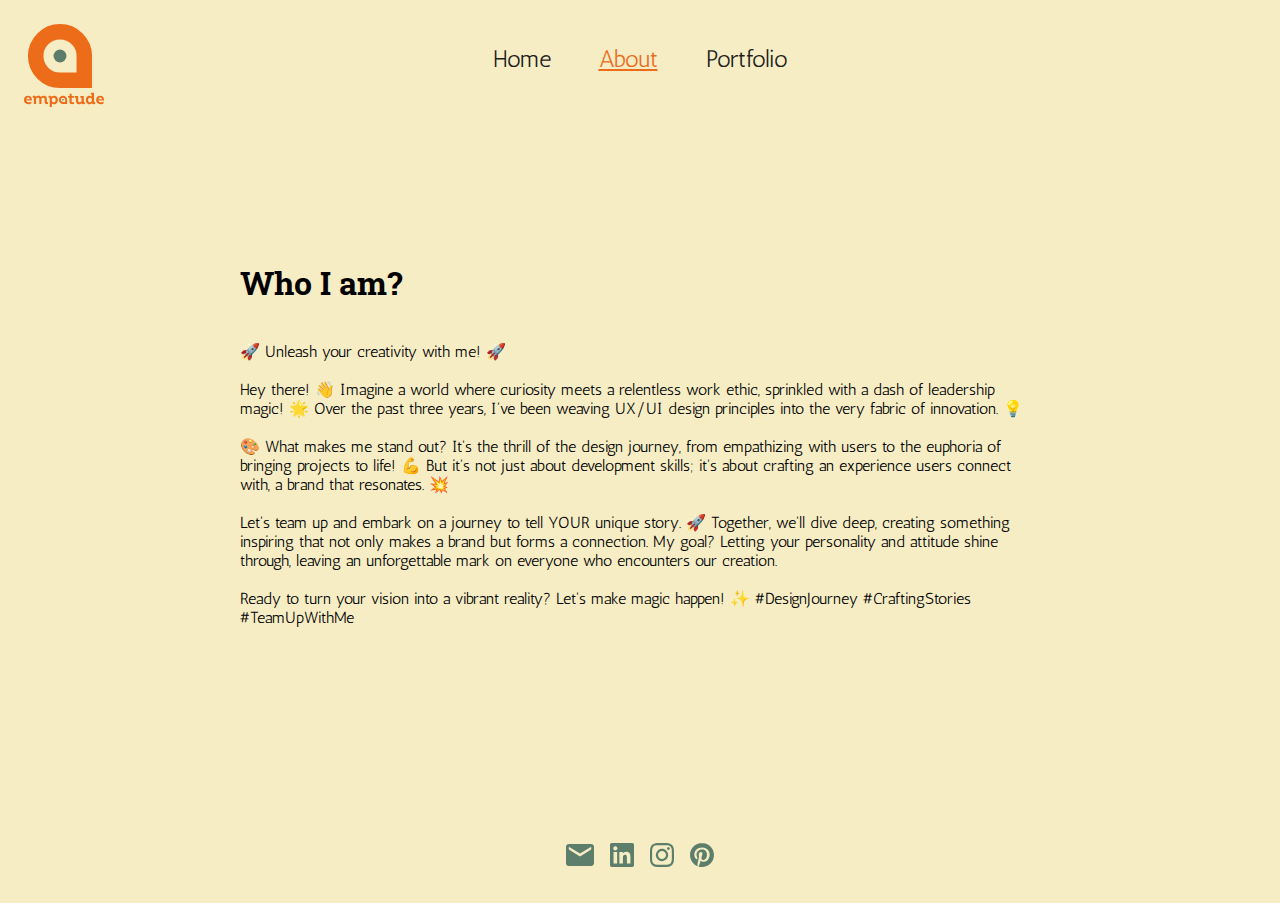
==== about.html @ f0ac514a "fix: meta tag length" ====
<!DOCTYPE html>
<html lang="en">
<head>
    <meta charset="UTF-8">
    <meta name="viewport" content="width=device-width, initial-scale=1.0">
    <link rel="stylesheet" href="style.css">
    <style>
        @import url('https://fonts.googleapis.com/css2?family=Roboto+Slab:wght@500&display=swap');
      </style>
      <style>
        @import url('https://fonts.googleapis.com/css2?family=Antic&display=swap');
      </style>

    <!-- Google tag (gtag.js) -->
    <script async src="https://www.googletagmanager.com/gtag/js?id=G-KB0P26QHJX"></script>
    <script>
        window.dataLayer = window.dataLayer || [];
        function gtag(){dataLayer.push(arguments);}
        gtag('js', new Date());

        gtag('config', 'G-KB0P26QHJX');
    </script>
    <title>About</title>
</head>

<body>
        <nav class="navbar">
            <div class="logo"><a href="index.html"><img src="Assets/empatude_logo.svg" alt="empatude-logo"></a></div>
            <a href="#" class="toggle-button">
                <span class="bar"></span>
                <span class="bar"></span>
                <span class="bar"></span>
            </a>
            
            
            <div class="navbar-links">
                <ul>
                    <li><a href="index.html">Home</a></li>
                    <li><a class="on" href="about.html">About</a></li>
                    <li><a href="portfolio.html">Portfolio</a></li>
                </ul>
            </div>
        </nav>


        <div class="about">
            <h1>Who I am?</h1>
            <p>
                🚀 Unleash your creativity with me! 🚀 <br>

                <br>Hey there! 👋 Imagine a world where curiosity meets a relentless work ethic, sprinkled with a dash of leadership magic! 🌟 Over the past three years, I've been weaving UX/UI design principles into the very fabric of innovation. 💡<br>

                <br>🎨 What makes me stand out? It's the thrill of the design journey, from empathizing with users to the euphoria of bringing projects to life! 💪 But it's not just about development skills; it's about crafting an experience users connect with, a brand that resonates. 💥<br>

                <br>Let's team up and embark on a journey to tell YOUR unique story. 🚀 Together, we'll dive deep, creating something inspiring that not only makes a brand but forms a connection. My goal? Letting your personality and attitude shine through, leaving an unforgettable mark on everyone who encounters our creation. <br>

                <br>Ready to turn your vision into a vibrant reality? Let's make magic happen! ✨ #DesignJourney #CraftingStories #TeamUpWithMe
            </p>
                
            </div>
    

    <footer>
        <div class="socials">
            <a href="mailto:Tibo_Vermeire@icloud.com">
                <img class="icon" id="mail" src="Assets/SVG/Mail.svg" alt="Icon_mail">
            </a>
            <a href="https://www.linkedin.com/in/tibo-vermeire-33b198261/" target="_blank">
                <img class="icon" src="Assets/SVG/Linked_in.svg" alt="Icon_Linked_In">
            </a>
            <a href="https://www.instagram.com/empatude__/" target="_blank">
                <img class="icon" src="Assets/SVG/Instagram.svg" alt="Icon_Instagram">
            </a>
            <a href="https://nl.pinterest.com/empatude__/" target="_blank">
                <img class="icon" src="Assets/SVG/Pintrest.svg" alt="Icon_Pinterest">
            </a>
        </div>
    </footer>
</div>
</body>
<script src="./main.js"></script>
</html>
---- style.css ----
body {
    background-color: #F6EDC5;
    margin: 0;
    padding: 0;
    font-family: 'Antic', sans-serif;
}

.body-port{
    overflow: scroll;
}

h1{
    font-family: 'Roboto Slab', serif;
}

h2{
    font-family: 'Roboto Slab', serif;
}

h3{
    font-family: 'Roboto Slab', serif;
}

 .navbar{
    display: flex;
    flex-direction: row;
    justify-content: center;
    color: #F6EDC5;
 }

 .navbar-links {
    display: flex;
    flex-direction: row;
    position: fixed;
    background-color: #F6EDC5;
 }

 .navbar-links ul{
    margin: 0;
    padding: 0; 
    display: flex;
    flex-direction: row;
 }

 .navbar-links li{
    list-style: none;
 }

.navbar-links li a{
    text-decoration: none;
    color: #1D1E1B;
    padding: 44px 24px 0px 24px;
    display: block;
    font-size: 24px;
}

.navbar-links li a:hover {
    color: #ED6C1A;
 }

 .navbar-links .on {
    text-decoration: underline;
    color: #ED6C1A;
}

 .logo {
    width: 80px;
    position: fixed; 
    top: 0;
    left: 0;
    padding: 24px;
    background-color: #F6EDC5;
}

.toggle-button{
    position: absolute;
    padding-top: 32px;
    top: .75rem;
    right: .1rem;
    display: none;
    flex-direction: column;
    justify-content: space-between;
    width: 30px;
    height: 21px;
}

.toggle-button .bar{
    height: 3px;
    width: 100%;
    border-radius: 20px;
    background-color: #ED6C1A;
}


.home {
    display: flex;
    justify-content: center;
    flex-direction: row;
    align-items: center;
    width: 100%;
    padding:20rem 0rem 10rem 0rem;

}

.home .introducing {
    padding: 4em;
}

.home .profielfoto {
    display: flex;
    justify-content: right;
}
 .home .profielfoto .foto{
    box-shadow: #1D1E1B;
    border-radius: 8px;
    width:350px; height:240px;
 }

.space {
    margin: 0.5rem;
}

.about{
    display: flex;
    justify-content: center;
    flex-direction: column;
    align-items: first baseline;
    padding:15rem 15rem 15rem 15rem;

}

footer {
    display: flex;
    justify-content: center;
    margin-bottom: 24px;
}

#mail {
    width: 28px;
}

.icon {
    width: 24px;
    padding: 8px;
}

.socials {
    display: flex;
    align-items: center;
}

.portfolio{
    padding-top:10em;
    padding-bottom: 5rem;
    width: 100%;
    display: flex;
    justify-content: center;
    flex-direction: column;
}

.project{
    display: flex;
    flex-direction: row;
    margin-right: auto;
    margin-left: 35%;
    align-items: start;
}

.project-img{
    width: 178px;
    border-radius: 8px;
    margin: 24px;
    color: #ED6C1A;
    background-color: #FFF0D4;
    border-color: #ED6C1A;
    border-style: solid;
    border-radius: 8px;
}

.button{
   text-decoration: none;
   color: #ED6C1A;
   background-color: #FFF0D4;
   border-color: #ED6C1A;
   border-style: solid;
   border-radius: 4px;
   padding: 8px;
}

li{
    list-style:none;
}

ul{
    display: flex;
    flex-direction: row;
}

@media screen and ( max-width: 1350px){
    .about{
        padding:15rem 15rem 12rem 15rem;
    }

    .project{
        margin-left: 30%;
    }

}



@media screen and ( max-width: 1190px){

    .about{
        padding:15rem 15rem 11rem 15rem;
    }
    .project{
        margin-left: 25%;
    }

}


@media screen and ( max-width: 1160px){

    body{
        overflow: scroll;
    }

    .home {
        flex-direction: column;
        padding:10rem 0rem 12rem 0rem;
    }
    
    .home .introducing {
        text-align: center;
    }
    
    .home .profielfoto {
        display: flex;
        justify-content: center;
    }
     .home .profielfoto .foto{
        width:290px; height:200px;
    }

    .about{
        align-items: center;
        text-align: center;
        padding:15rem 15rem 11rem 15rem;
    }
    
    .project{
        margin-left: 23%;
    }
    
    .socials {
        position: absolute;
    }
}

@media screen and ( max-width: 768px){
    body{
        overflow: scroll;
    }

     .about{
        align-items: center;
        text-align: center;
        padding:10rem 8rem 12rem 8rem;
    }

    .project{
        margin-left: 15%;
    }
    

}


@media screen and ( max-width: 620px){
    body{
        font-size: small;
    }
    
    .toggle-button{
        display: flex;
        position: fixed;
        padding-right: 24px;
    }

    .navbar{
        flex-direction: column;
        align-items: flex-start;
        background-color: #F6EDC5;
    }

    .navbar-links{
        display: none;
        width: 100%;
        padding-top: 29rem;
    }

    .navbar-links ul{ 
        width: 100%;
        flex-direction: column;
        background-color: #F6EDC5;
        align-items: center;
    }

    .navbar-links li a{
        text-decoration: none;
        color: #1D1E1B;
        padding: 42px 24px 24px 24px;
        display: block;
        font-size: 24px;
    }

    .navbar-links.active{
        display: flex;
    }

    .home {
        flex-direction: column;
        padding:5rem 0rem 10rem 0rem;
    }
    
    .home .introducing {
        text-align: center;
    }
    
    .home .profielfoto {
        display: flex;
        justify-content: center;
    }
     .home .profielfoto .foto{
        width:280px; height:180px;
    }

    .about{
        align-items: center;
        text-align: center;
        padding:7rem 5rem 10rem 5rem;
    }

    .portfolio{
        padding-top:10em;
        padding-bottom: 5rem;
        width: 100%;
        display: flex;
        text-align: center;
        justify-content: center;
        align-items: center;
        flex-direction: column;
    }
    
    .project{
        text-align: center;
        flex-direction: column;
        align-items: center;
        margin-right: auto;
        margin-left: auto;
        padding-bottom: 2rem;
    }

    .project-img{
        width: 178px;
        margin: 0px;
        color: #ED6C1A;
        background-color: #FFF0D4;
        border-color: #ED6C1A;
        border-style: solid;
        border-radius: 8px;
        margin-top: 3rem;
    }

    .button{
        text-decoration: none;
        color: #ED6C1A;
        background-color: #FFF0D4;
        border-color: #ED6C1A;
        border-style: solid;
        border-radius: 8px;
        padding: 8px;
        align-items: center;
        margin: 2rem;
     }

    .socials {
        position: relative;
        bottom: 3rem;
    }
    
}
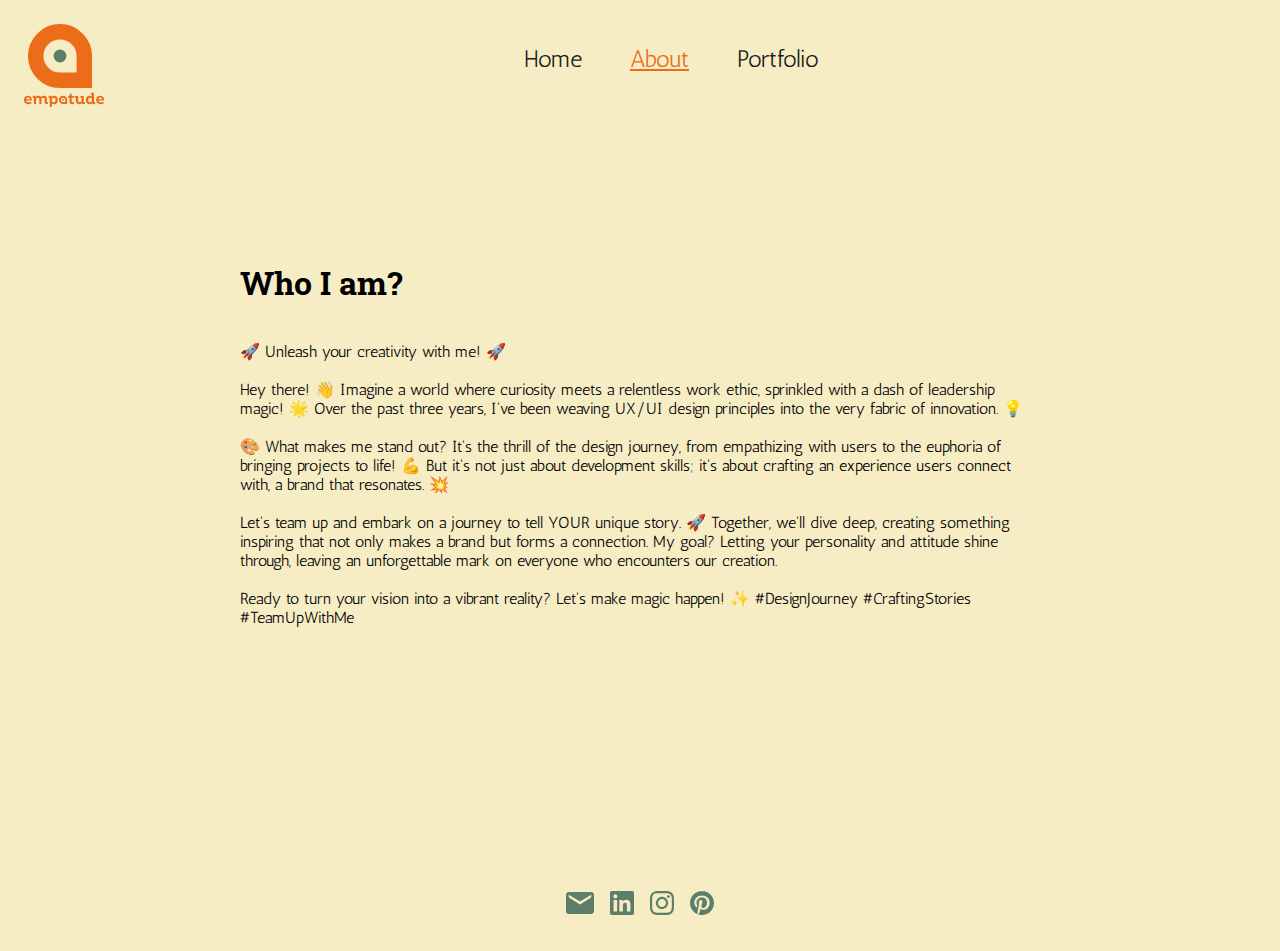
==== commit 82d6b3fa: "fix: detial page project" ====
--- a/about.html
+++ b/about.html
@@ -11,6 +11,19 @@
         @import url('https://fonts.googleapis.com/css2?family=Antic&display=swap');
       </style>
 
+    <script src="https://cdn-eu.pagesense.io/js/empatude/4003f5387c204eb7a734f2715d2c9e38.js"></script>
+      <!-- Hotjar Tracking Code for https://www.empatude.be/ -->
+    <script>
+        (function(h,o,t,j,a,r){
+            h.hj=h.hj||function(){(h.hj.q=h.hj.q||[]).push(arguments)};
+            h._hjSettings={hjid:3784376,hjsv:6};
+            a=o.getElementsByTagName('head')[0];
+            r=o.createElement('script');r.async=1;
+            r.src=t+h._hjSettings.hjid+j+h._hjSettings.hjsv;
+            a.appendChild(r);
+        })(window,document,'https://static.hotjar.com/c/hotjar-','.js?sv=');
+    </script>
+
     <!-- Google tag (gtag.js) -->
     <script async src="https://www.googletagmanager.com/gtag/js?id=G-KB0P26QHJX"></script>
     <script>
@@ -21,6 +34,9 @@
         gtag('config', 'G-KB0P26QHJX');
     </script>
     <title>About</title>
+
+    <link rel="icon" type="image/x-icon" href="/Assets/favicon.ico">
+    <link rel="shortcut icon" type="image/x-icon" href="/Assets/favicon.ico">
 </head>
 
 <body>
@@ -43,7 +59,7 @@
         </nav>
 
 
-        <div class="about">
+        <div class="content">
             <h1>Who I am?</h1>
             <p>
                 🚀 Unleash your creativity with me! 🚀 <br>
@@ -76,7 +92,6 @@
             </a>
         </div>
     </footer>
-</div>
 </body>
 <script src="./main.js"></script>
 </html>--- a/style.css
+++ b/style.css
@@ -5,6 +5,18 @@
     font-family: 'Antic', sans-serif;
 }
 
+.blogblok_1{
+    padding:15rem 15rem 2rem 15rem;
+}
+
+.blogblok{
+    padding:2rem 15rem 5rem 15rem;
+}
+
+.profielfotoCM{
+    height: 150px;
+}
+
 .body-port{
     overflow: scroll;
 }
@@ -24,20 +36,24 @@
  .navbar{
     display: flex;
     flex-direction: row;
-    justify-content: center;
+    justify-content: baseline;
     color: #F6EDC5;
+    padding: 0px 100px 0px 100px;
  }
 
  .navbar-links {
     display: flex;
     flex-direction: row;
     position: fixed;
+    width: 80%;
     background-color: #F6EDC5;
  }
 
  .navbar-links ul{
     margin: 0;
-    padding: 0; 
+    padding-left: 40em;
+    padding-right: 40em;
+    padding-bottom: 10px; 
     display: flex;
     flex-direction: row;
  }
@@ -113,14 +129,15 @@
  .home .profielfoto .foto{
     box-shadow: #1D1E1B;
     border-radius: 8px;
-    width:350px; height:240px;
+    width:350px; 
+    height: auto;
  }
 
 .space {
     margin: 0.5rem;
 }
 
-.about{
+.content{
     display: flex;
     justify-content: center;
     flex-direction: column;
@@ -196,6 +213,56 @@
     flex-direction: row;
 }
 
+.content .portfolio-detail ul.images {
+    list-style-type: none; 
+    display: flex; 
+    justify-content: space-between; 
+    margin: 20px 0; 
+}
+
+.content .portfolio-detail ul.images li {
+    margin: 0 10px; 
+    flex: 1; 
+}
+
+.content .portfolio-detail ul.images li img {
+    width: 100%; 
+    max-width: 250px; 
+    height: auto; 
+    display: block;
+}
+
+.back-button {
+    margin: 20px;
+    display: inline-block;
+}
+
+.btn-back {
+    padding: 10px 20px;
+    background-color: #ED6C1A; 
+    color: white;
+    text-decoration: none;
+    border-radius: 5px;
+    font-family: 'Roboto Slab', serif; 
+    font-weight: 500;
+}
+
+.btn-back:hover {
+    background-color: #ED6C1A;
+}
+
+
+
+@media screen and ( max-width: 1850px){
+   
+    .navbar-links ul{
+        padding-left: 35em;
+        padding-right: 35em;
+        padding-bottom: 10px; 
+    }
+
+}
+
 @media screen and ( max-width: 1350px){
     .about{
         padding:15rem 15rem 12rem 15rem;
@@ -204,6 +271,16 @@
     .project{
         margin-left: 30%;
     }
+    .navbar-links ul{
+        padding-left: 25em;
+        padding-right: 25em;
+        padding-bottom: 10px; 
+    }
+
+    .navbar-links {
+        width: 75%;
+     }
+   
 
 }
 
@@ -217,6 +294,15 @@
     .project{
         margin-left: 25%;
     }
+    .navbar-links ul{
+        padding-left: 20em;
+        padding-right: 20em;
+        padding-bottom: 10px; 
+    }
+
+    .navbar-links {
+        width: 70%;
+     }
 
 }
 
@@ -257,6 +343,7 @@
     .socials {
         position: absolute;
     }
+    
 }
 
 @media screen and ( max-width: 768px){
@@ -296,8 +383,7 @@
     }
 
     .navbar-links{
-        display: none;
-        width: 100%;
+        width: 0%;
         padding-top: 29rem;
     }
 
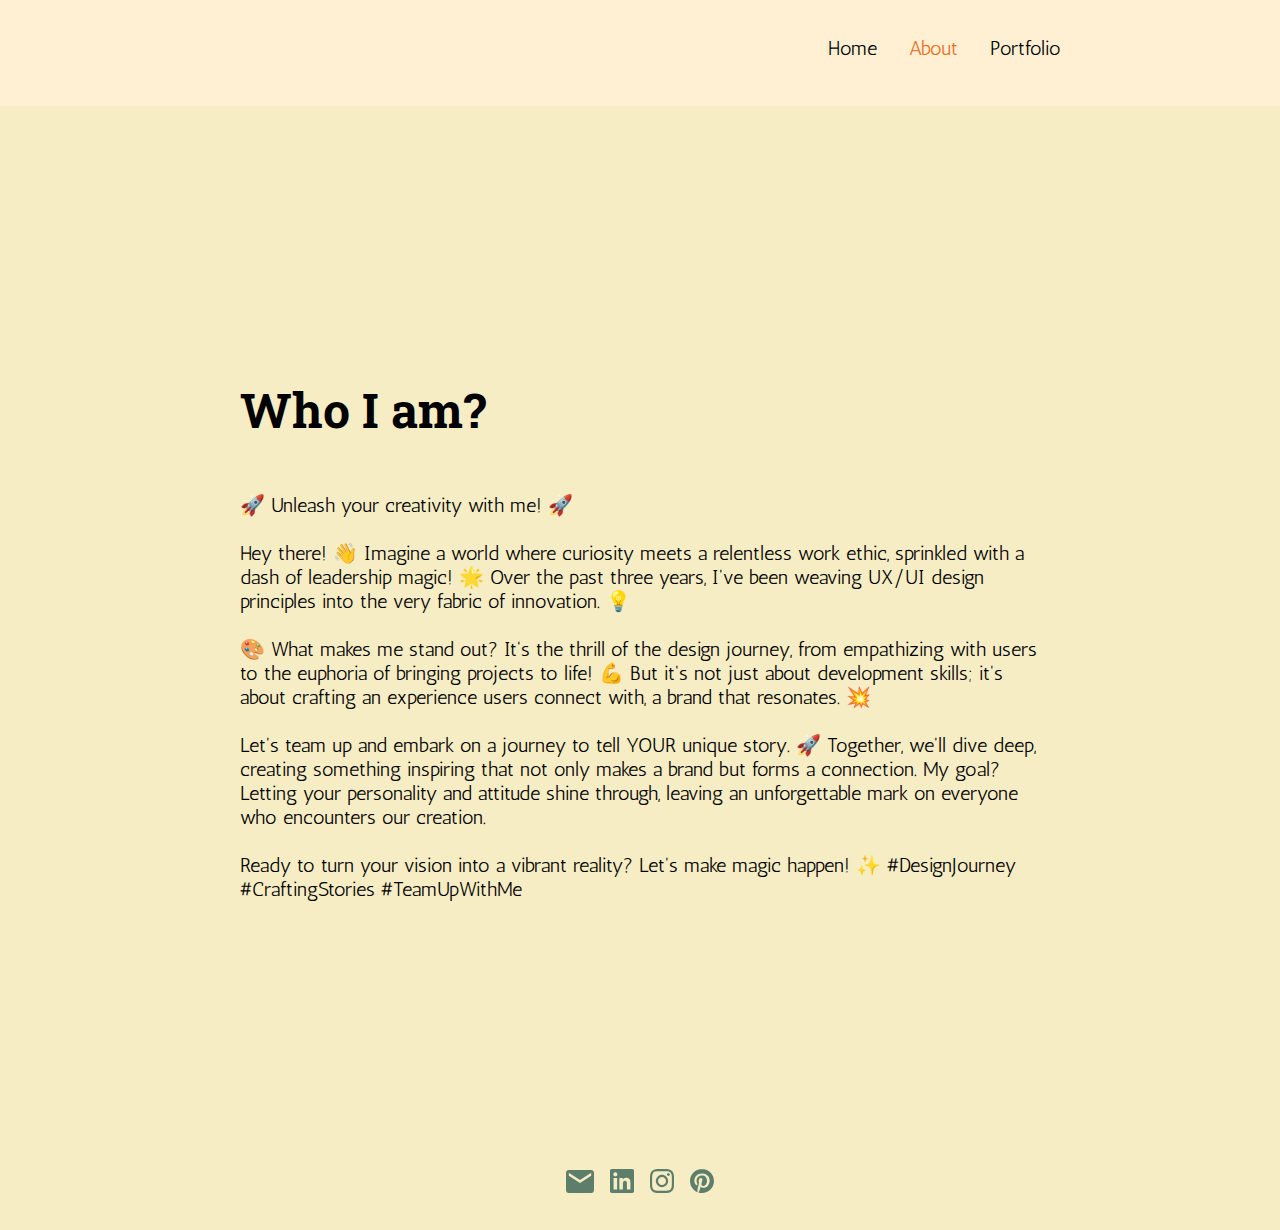
==== commit d4bd1484: "cannical links toevoegen" ====
--- a/about.html
+++ b/about.html
@@ -37,6 +37,8 @@
 
     <link rel="icon" type="image/x-icon" href="/Assets/favicon.ico">
     <link rel="shortcut icon" type="image/x-icon" href="/Assets/favicon.ico">
+    <link rel="canonical" href="https://www.empatude.be/" />
+
 </head>
 
 <body>
--- a/style.css
+++ b/style.css
@@ -2,6 +2,7 @@
     background-color: #F6EDC5;
     margin: 0;
     padding: 0;
+    font-size: 20px;
     font-family: 'Antic', sans-serif;
 }
 
@@ -15,6 +16,7 @@
 
 .profielfotoCM{
     height: 150px;
+    width: auto;
 }
 
 .body-port{
@@ -22,89 +24,68 @@
 }
 
 h1{
+    font-size: 48px;
     font-family: 'Roboto Slab', serif;
 }
 
 h2{
+    font-size: 32px;
     font-family: 'Roboto Slab', serif;
 }
 
 h3{
+    font-size: 24px;
     font-family: 'Roboto Slab', serif;
 }
 
- .navbar{
-    display: flex;
-    flex-direction: row;
-    justify-content: baseline;
-    color: #F6EDC5;
-    padding: 0px 100px 0px 100px;
- }
-
- .navbar-links {
-    display: flex;
-    flex-direction: row;
-    position: fixed;
-    width: 80%;
-    background-color: #F6EDC5;
- }
-
- .navbar-links ul{
-    margin: 0;
-    padding-left: 40em;
-    padding-right: 40em;
-    padding-bottom: 10px; 
-    display: flex;
-    flex-direction: row;
- }
-
- .navbar-links li{
+/* General Navbar Styles */
+.navbar {
+    display: flex;
+    justify-content: space-between;
+    align-items: center;
+    padding: 1rem;
+    background-color: #FFF0D4;
+}
+
+.logo {
+    margin-left: 1rem; /* Adjust for spacing */
+}
+
+
+
+/* Navigation Links */
+.navbar-links ul {
     list-style: none;
- }
-
-.navbar-links li a{
+    display: flex;
+    gap: 2rem;
+}
+
+.navbar-links ul li a {
     text-decoration: none;
-    color: #1D1E1B;
-    padding: 44px 24px 0px 24px;
-    display: block;
-    font-size: 24px;
-}
-
-.navbar-links li a:hover {
-    color: #ED6C1A;
- }
-
- .navbar-links .on {
-    text-decoration: underline;
-    color: #ED6C1A;
-}
-
- .logo {
-    width: 80px;
-    position: fixed; 
-    top: 0;
-    left: 0;
-    padding: 24px;
-    background-color: #F6EDC5;
-}
-
-.toggle-button{
-    position: absolute;
-    padding-top: 32px;
-    top: .75rem;
-    right: .1rem;
+    color: #000;
+    font-weight: 500;
+    transition: color 0.3s ease;
+}
+
+.navbar-links ul li a:hover,
+.navbar-links ul li a.on {
+    color: #ED6C1A ;
+}
+
+/* Toggle Button Styles */
+.toggle-button {
     display: none;
     flex-direction: column;
-    justify-content: space-between;
-    width: 30px;
-    height: 21px;
-}
-
-.toggle-button .bar{
+    cursor: pointer;
+    z-index: 1000;
+}
+
+.toggle-button .bar {
+    width: 25px;
     height: 3px;
-    width: 100%;
-    border-radius: 20px;
-    background-color: #ED6C1A;
+    background-color: #000;
+    margin: 4px 0;
+    transition: all 0.3s ease;
 }
 
 
@@ -114,7 +95,7 @@
     flex-direction: row;
     align-items: center;
     width: 100%;
-    padding:20rem 0rem 10rem 0rem;
+    padding:10rem 0rem 4rem 0rem;
 
 }
 
@@ -132,6 +113,29 @@
     width:350px; 
     height: auto;
  }
+
+ .information{
+    display: flex;
+    justify-content: center;
+    align-items: center;
+    text-align: center;
+    flex-direction: column;
+    margin: 4em;
+ }
+
+ #knowMe {
+    animation: jump 2s ease-in-out infinite;
+    display: inline-block;
+}
+
+@keyframes jump {
+    0% { transform: translateY(0); }
+    20% { transform: translateY(-10px); }
+    40% { transform: translateY(0); }
+    60% { transform: translateY(-5px); }
+    80% { transform: translateY(0); }
+    100% { transform: translateY(0); }
+}
 
 .space {
     margin: 0.5rem;
@@ -326,9 +330,6 @@
         display: flex;
         justify-content: center;
     }
-     .home .profielfoto .foto{
-        width:290px; height:200px;
-    }
 
     .about{
         align-items: center;
@@ -370,40 +371,47 @@
         font-size: small;
     }
     
-    .toggle-button{
+    .toggle-button {
         display: flex;
+    }
+
+    .navbar-links {
         position: fixed;
-        padding-right: 24px;
-    }
-
-    .navbar{
-        flex-direction: column;
-        align-items: flex-start;
-        background-color: #F6EDC5;
-    }
-
-    .navbar-links{
-        width: 0%;
-        padding-top: 29rem;
-    }
-
-    .navbar-links ul{ 
-        width: 100%;
-        flex-direction: column;
-        background-color: #F6EDC5;
-        align-items: center;
-    }
-
-    .navbar-links li a{
-        text-decoration: none;
-        color: #1D1E1B;
-        padding: 42px 24px 24px 24px;
-        display: block;
+        top: 0;
+        right: -100%;
+        height: 100%;
+        width: 250px;
         font-size: 24px;
-    }
-
-    .navbar-links.active{
+        background-color: #FFF0D4;
         display: flex;
+        flex-direction: column;
+        justify-content: center;
+        align-items: center;
+        text-align: center;
+        box-shadow: -4px 0 10px rgba(0, 0, 0, 0.2);
+        transition: right 0.3s ease;
+    }
+
+    .navbar-links ul {
+        flex-direction: column;
+        gap: 2rem;
+    }
+
+    .navbar-links.active {
+        right: 0;
+    }
+
+    /* Animated Hamburger to X */
+    .toggle-button.active .bar:nth-child(1) {
+        transform: rotate(45deg) translate(5px, 5px);
+    }
+
+    .toggle-button.active .bar:nth-child(2) {
+        opacity: 0;
+    }
+
+    .toggle-button.active .bar:nth-child(3) {
+        transform: rotate(-45deg) translate(6px, -6px);
     }
 
     .home {
@@ -420,7 +428,7 @@
         justify-content: center;
     }
      .home .profielfoto .foto{
-        width:280px; height:180px;
+        width:280px; height:auto;
     }
 
     .about{
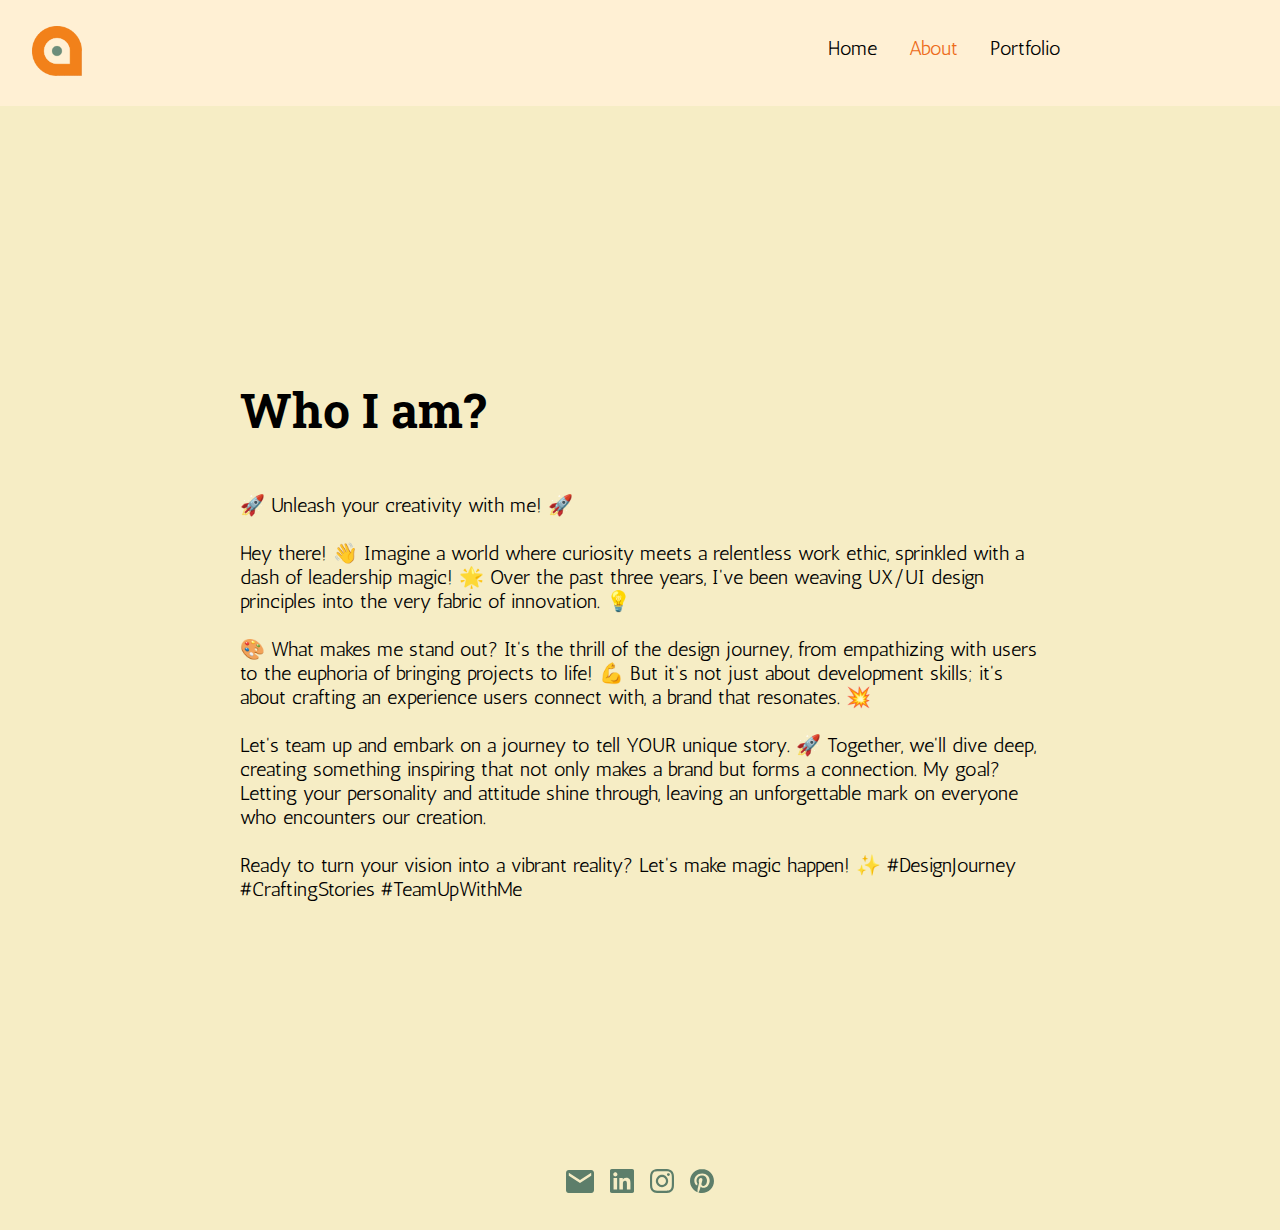
==== commit 98853723: "fix logo" ====
--- a/about.html
+++ b/about.html
@@ -43,7 +43,7 @@
 
 <body>
         <nav class="navbar">
-            <div class="logo"><a href="index.html"><img src="Assets/empatude_logo.svg" alt="empatude-logo"></a></div>
+            <div class="logo"><a href="index.html"><img src="Assets/empatude_logo.webp" alt="empatude-logo"></a></div>
             <a href="#" class="toggle-button">
                 <span class="bar"></span>
                 <span class="bar"></span>
--- a/style.css
+++ b/style.css
@@ -47,11 +47,11 @@
     background-color: #FFF0D4;
 }
 
-.logo {
-    margin-left: 1rem; /* Adjust for spacing */
-}
-
-
+.logo img{
+    margin-left: 1rem;
+    width: 50px;
+    height: 50px;
+}
 
 /* Navigation Links */
 .navbar-links ul {
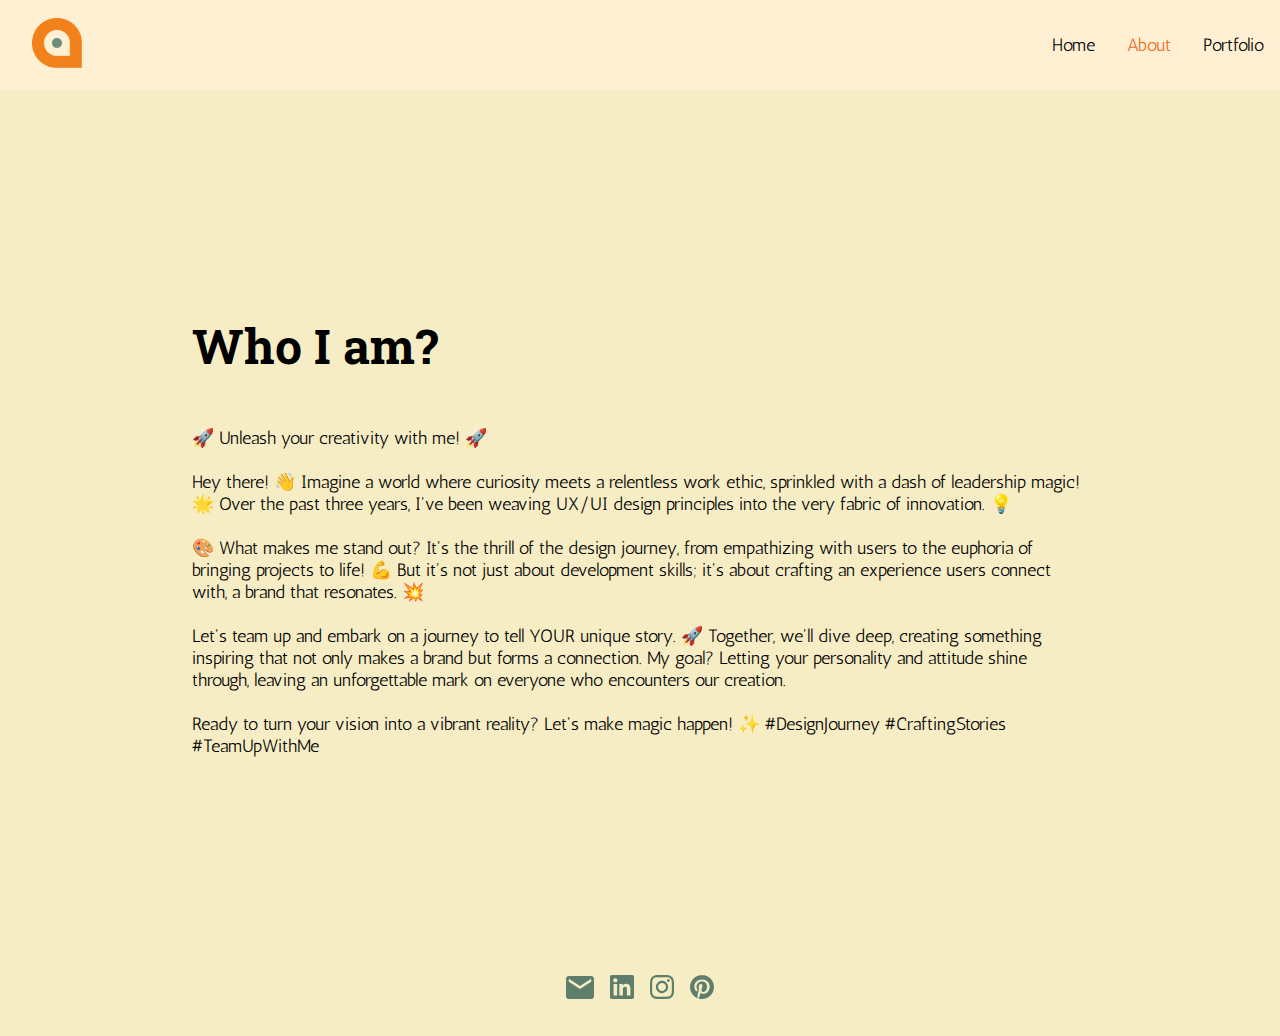
==== commit 568e4268: "google tag manager apply to all pages" ====
--- a/about.html
+++ b/about.html
@@ -12,17 +12,31 @@
       </style>
 
     <script src="https://cdn-eu.pagesense.io/js/empatude/4003f5387c204eb7a734f2715d2c9e38.js"></script>
-      <!-- Hotjar Tracking Code for https://www.empatude.be/ -->
+     <!-- Hotjar Tracking Code -->
     <script>
-        (function(h,o,t,j,a,r){
-            h.hj=h.hj||function(){(h.hj.q=h.hj.q||[]).push(arguments)};
-            h._hjSettings={hjid:3784376,hjsv:6};
-            a=o.getElementsByTagName('head')[0];
-            r=o.createElement('script');r.async=1;
-            r.src=t+h._hjSettings.hjid+j+h._hjSettings.hjsv;
+        (function(h, o, t, j, a, r) {
+            h.hj = h.hj || function() { (h.hj.q = h.hj.q || []).push(arguments) };
+            h._hjSettings = { hjid: 3784376, hjsv: 6 };
+            a = o.getElementsByTagName('head')[0];
+            r = o.createElement('script'); r.async = 1;
+            r.src = t + h._hjSettings.hjid + j + h._hjSettings.hjsv;
             a.appendChild(r);
-        })(window,document,'https://static.hotjar.com/c/hotjar-','.js?sv=');
+        })(window, document, 'https://static.hotjar.com/c/hotjar-', '.js?sv=');
     </script>
+
+    <!-- Google Tag Manager -->
+    <script>
+        (function(w, d, s, l, i) {
+            w[l] = w[l] || [];
+            w[l].push({ 'gtm.start': new Date().getTime(), event: 'gtm.js' });
+            var f = d.getElementsByTagName(s)[0],
+                j = d.createElement(s), dl = l != 'dataLayer' ? '&l=' + l : '';
+            j.async = true;
+            j.src = 'https://www.googletagmanager.com/gtm.js?id=' + i + dl;
+            f.parentNode.insertBefore(j, f);
+        })(window, document, 'script', 'dataLayer', 'GTM-WDBLGNGG');
+    </script>
+    <!-- End Google Tag Manager -->
 
     <!-- Google tag (gtag.js) -->
     <script async src="https://www.googletagmanager.com/gtag/js?id=G-KB0P26QHJX"></script>
--- a/style.css
+++ b/style.css
@@ -2,7 +2,7 @@
     background-color: #F6EDC5;
     margin: 0;
     padding: 0;
-    font-size: 20px;
+    font-size: 18px;
     font-family: 'Antic', sans-serif;
 }
 
@@ -38,7 +38,6 @@
     font-family: 'Roboto Slab', serif;
 }
 
-/* General Navbar Styles */
 .navbar {
     display: flex;
     justify-content: space-between;
@@ -53,7 +52,6 @@
     height: 50px;
 }
 
-/* Navigation Links */
 .navbar-links ul {
     list-style: none;
     display: flex;
@@ -72,7 +70,6 @@
     color: #ED6C1A ;
 }
 
-/* Toggle Button Styles */
 .toggle-button {
     display: none;
     flex-direction: column;
@@ -107,7 +104,7 @@
     display: flex;
     justify-content: right;
 }
- .home .profielfoto .foto{
+.home .profielfoto .foto{
     box-shadow: #1D1E1B;
     border-radius: 8px;
     width:350px; 
@@ -120,7 +117,10 @@
     align-items: center;
     text-align: center;
     flex-direction: column;
-    margin: 4em;
+    margin-top: 5em;
+    margin-left: 16em;
+    margin-right: 16em;
+    margin-bottom: 5em;
  }
 
  #knowMe {
@@ -145,8 +145,7 @@
     display: flex;
     justify-content: center;
     flex-direction: column;
-    align-items: first baseline;
-    padding:15rem 15rem 15rem 15rem;
+    padding:12rem;
 
 }
 
@@ -170,42 +169,36 @@
     align-items: center;
 }
 
-.portfolio{
-    padding-top:10em;
+#portfolioTitle{
+    padding-left: 10rem;
+}
+
+.portfolio {
+    padding-top: 1em;
     padding-bottom: 5rem;
+    padding-left: 2rem;  
+    padding-right: 2rem; 
     width: 100%;
     display: flex;
-    justify-content: center;
+    justify-content: center; 
+    flex-wrap: wrap;
+    gap: 1rem; 
+    box-sizing: border-box; 
+}
+
+.project {
+    display: flex;
     flex-direction: column;
-}
-
-.project{
-    display: flex;
-    flex-direction: row;
-    margin-right: auto;
-    margin-left: 35%;
     align-items: start;
-}
-
-.project-img{
-    width: 178px;
-    border-radius: 8px;
-    margin: 24px;
-    color: #ED6C1A;
-    background-color: #FFF0D4;
-    border-color: #ED6C1A;
-    border-style: solid;
-    border-radius: 8px;
-}
-
-.button{
-   text-decoration: none;
-   color: #ED6C1A;
-   background-color: #FFF0D4;
-   border-color: #ED6C1A;
-   border-style: solid;
-   border-radius: 4px;
-   padding: 8px;
+    flex-basis: calc(30% - 1rem); 
+    margin: 0; 
+    box-sizing: border-box; 
+}
+
+.project-img {
+    width: 100%;
+    margin: 0; 
+    display: block;
 }
 
 li{
@@ -217,163 +210,33 @@
     flex-direction: row;
 }
 
-.content .portfolio-detail ul.images {
-    list-style-type: none; 
-    display: flex; 
-    justify-content: space-between; 
-    margin: 20px 0; 
-}
-
-.content .portfolio-detail ul.images li {
-    margin: 0 10px; 
-    flex: 1; 
-}
-
-.content .portfolio-detail ul.images li img {
-    width: 100%; 
-    max-width: 250px; 
-    height: auto; 
-    display: block;
-}
-
-.back-button {
-    margin: 20px;
-    display: inline-block;
-}
-
-.btn-back {
-    padding: 10px 20px;
-    background-color: #ED6C1A; 
-    color: white;
-    text-decoration: none;
-    border-radius: 5px;
-    font-family: 'Roboto Slab', serif; 
-    font-weight: 500;
-}
-
-.btn-back:hover {
-    background-color: #ED6C1A;
-}
-
-
-
-@media screen and ( max-width: 1850px){
-   
-    .navbar-links ul{
-        padding-left: 35em;
-        padding-right: 35em;
-        padding-bottom: 10px; 
-    }
-
-}
-
-@media screen and ( max-width: 1350px){
-    .about{
-        padding:15rem 15rem 12rem 15rem;
-    }
-
-    .project{
-        margin-left: 30%;
-    }
-    .navbar-links ul{
-        padding-left: 25em;
-        padding-right: 25em;
-        padding-bottom: 10px; 
-    }
-
-    .navbar-links {
-        width: 75%;
-     }
-   
-
-}
-
-
-
-@media screen and ( max-width: 1190px){
-
-    .about{
-        padding:15rem 15rem 11rem 15rem;
-    }
-    .project{
-        margin-left: 25%;
-    }
-    .navbar-links ul{
-        padding-left: 20em;
-        padding-right: 20em;
-        padding-bottom: 10px; 
-    }
-
-    .navbar-links {
-        width: 70%;
-     }
-
-}
-
-
-@media screen and ( max-width: 1160px){
-
-    body{
-        overflow: scroll;
-    }
-
-    .home {
-        flex-direction: column;
-        padding:10rem 0rem 12rem 0rem;
-    }
-    
-    .home .introducing {
-        text-align: center;
-    }
-    
-    .home .profielfoto {
-        display: flex;
-        justify-content: center;
-    }
-
-    .about{
-        align-items: center;
-        text-align: center;
-        padding:15rem 15rem 11rem 15rem;
-    }
-    
-    .project{
-        margin-left: 23%;
-    }
-    
-    .socials {
-        position: absolute;
-    }
-    
-}
+
 
 @media screen and ( max-width: 768px){
     body{
         overflow: scroll;
-    }
-
-     .about{
-        align-items: center;
-        text-align: center;
-        padding:10rem 8rem 12rem 8rem;
-    }
-
-    .project{
-        margin-left: 15%;
-    }
-    
-
-}
-
-
-@media screen and ( max-width: 620px){
-    body{
         font-size: small;
     }
-    
+
+    h1{
+        font-size: 32px;
+        font-family: 'Roboto Slab', serif;
+    }
+    
+    h2{
+        font-size: 26px;
+        font-family: 'Roboto Slab', serif;
+    }
+    
+    h3{
+        font-size: 18px;
+        font-family: 'Roboto Slab', serif;
+    }
+
     .toggle-button {
         display: flex;
     }
+
 
     .navbar-links {
         position: fixed;
@@ -401,7 +264,6 @@
         right: 0;
     }
 
-    /* Animated Hamburger to X */
     .toggle-button.active .bar:nth-child(1) {
         transform: rotate(45deg) translate(5px, 5px);
     }
@@ -413,14 +275,15 @@
     .toggle-button.active .bar:nth-child(3) {
         transform: rotate(-45deg) translate(6px, -6px);
     }
+    
+    .home .introducing {
+        padding: 2.5em;
+        text-align: center;
+    }
 
     .home {
         flex-direction: column;
-        padding:5rem 0rem 10rem 0rem;
-    }
-    
-    .home .introducing {
-        text-align: center;
+        padding:5rem 0rem 2rem 0rem;
     }
     
     .home .profielfoto {
@@ -430,15 +293,29 @@
      .home .profielfoto .foto{
         width:280px; height:auto;
     }
-
-    .about{
-        align-items: center;
-        text-align: center;
-        padding:7rem 5rem 10rem 5rem;
-    }
-
+    
+     .information{
+        margin-top: 2em;
+        margin-left: 4em;
+        margin-right: 4em;
+        margin-bottom: 5em;
+     }
+     .content{
+        align-items: center;
+        text-align: center;
+        padding: 4em;
+        padding-bottom: 16rem;
+    }
+
+    #portfolioTitle{
+        padding-left: 0;
+        display: flex;
+        justify-content: center;
+        padding-top:1em;
+    }
+    
     .portfolio{
-        padding-top:10em;
+        padding-top:1em;
         padding-bottom: 5rem;
         width: 100%;
         display: flex;
@@ -452,37 +329,29 @@
         text-align: center;
         flex-direction: column;
         align-items: center;
-        margin-right: auto;
-        margin-left: auto;
         padding-bottom: 2rem;
     }
 
     .project-img{
-        width: 178px;
+        display: flex;
+        align-items: center;
+        width: 300px;
         margin: 0px;
-        color: #ED6C1A;
-        background-color: #FFF0D4;
-        border-color: #ED6C1A;
-        border-style: solid;
-        border-radius: 8px;
         margin-top: 3rem;
     }
-
-    .button{
-        text-decoration: none;
-        color: #ED6C1A;
-        background-color: #FFF0D4;
-        border-color: #ED6C1A;
-        border-style: solid;
-        border-radius: 8px;
-        padding: 8px;
-        align-items: center;
-        margin: 2rem;
-     }
+    
+    li{
+        list-style:none;
+    }
+    
+    ul{
+        display: flex;
+        flex-direction: row;
+    }
 
     .socials {
         position: relative;
         bottom: 3rem;
     }
-    
-}
+
+}
